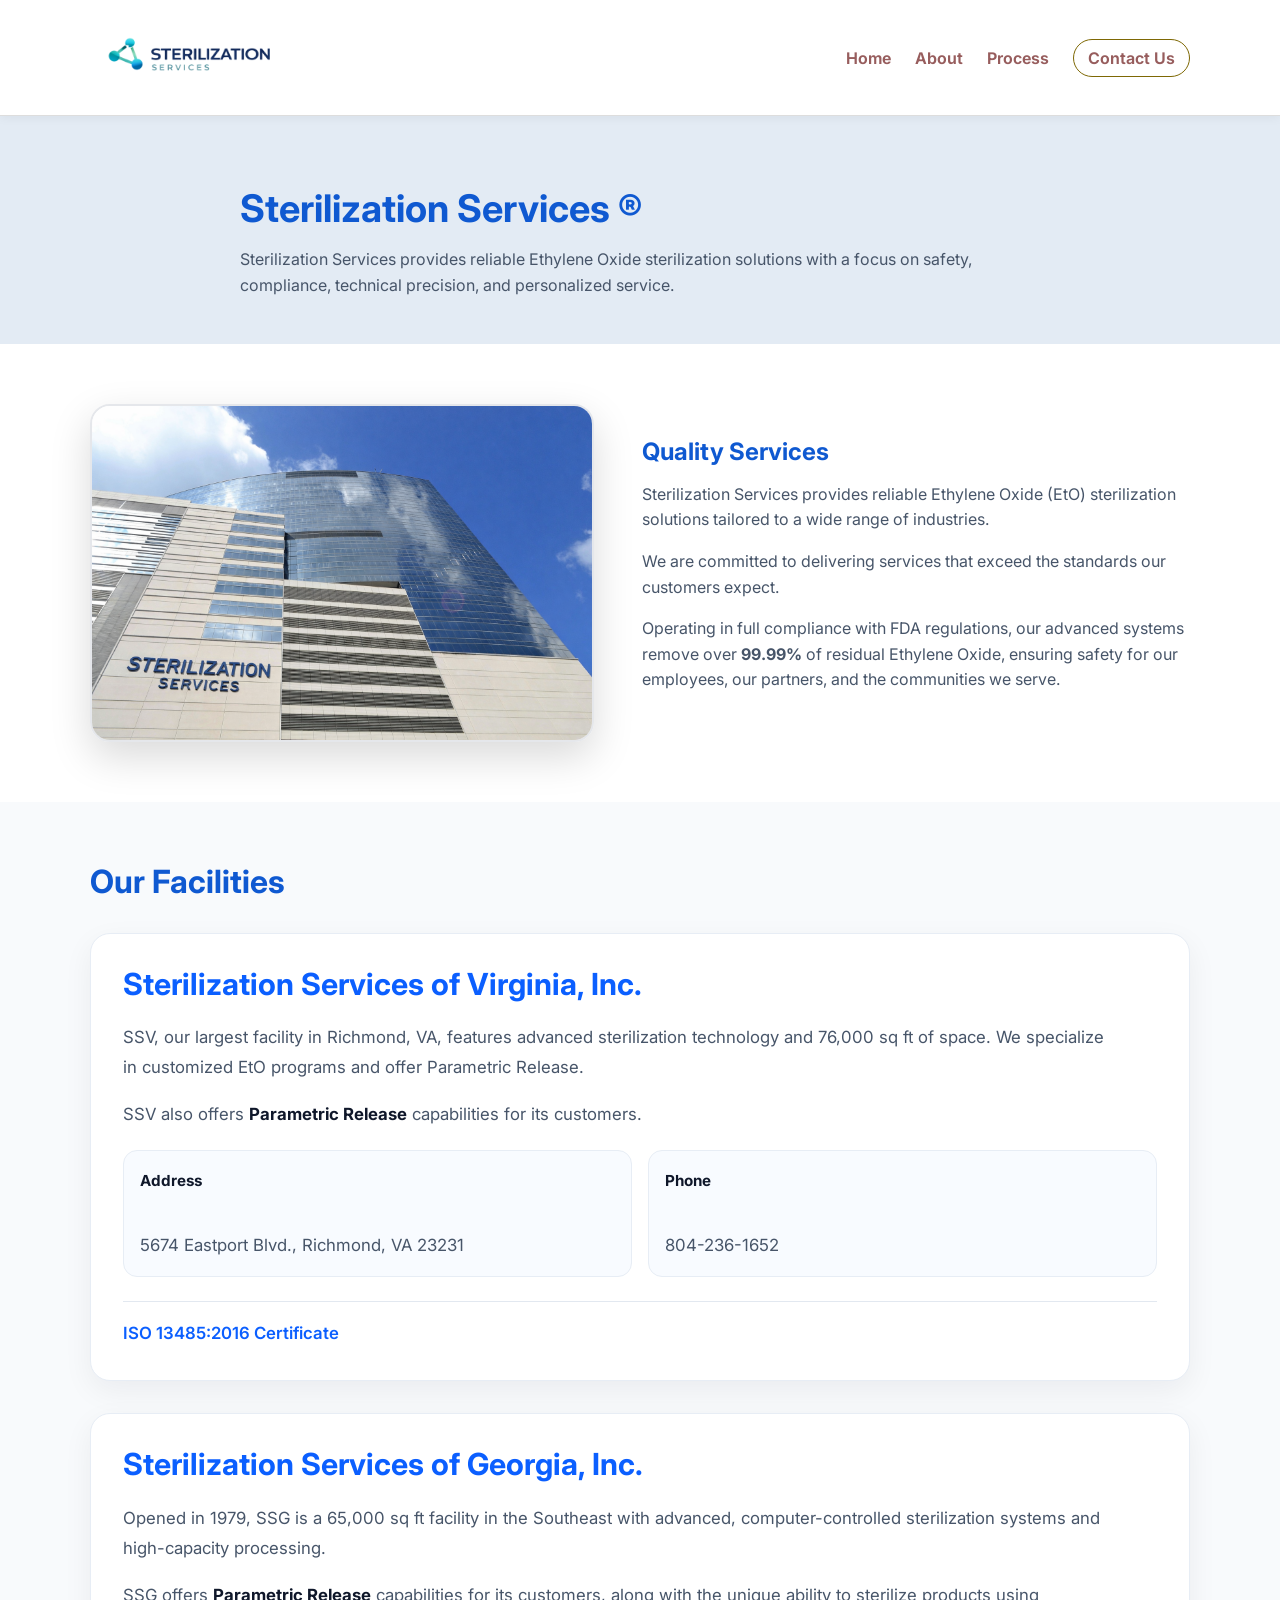
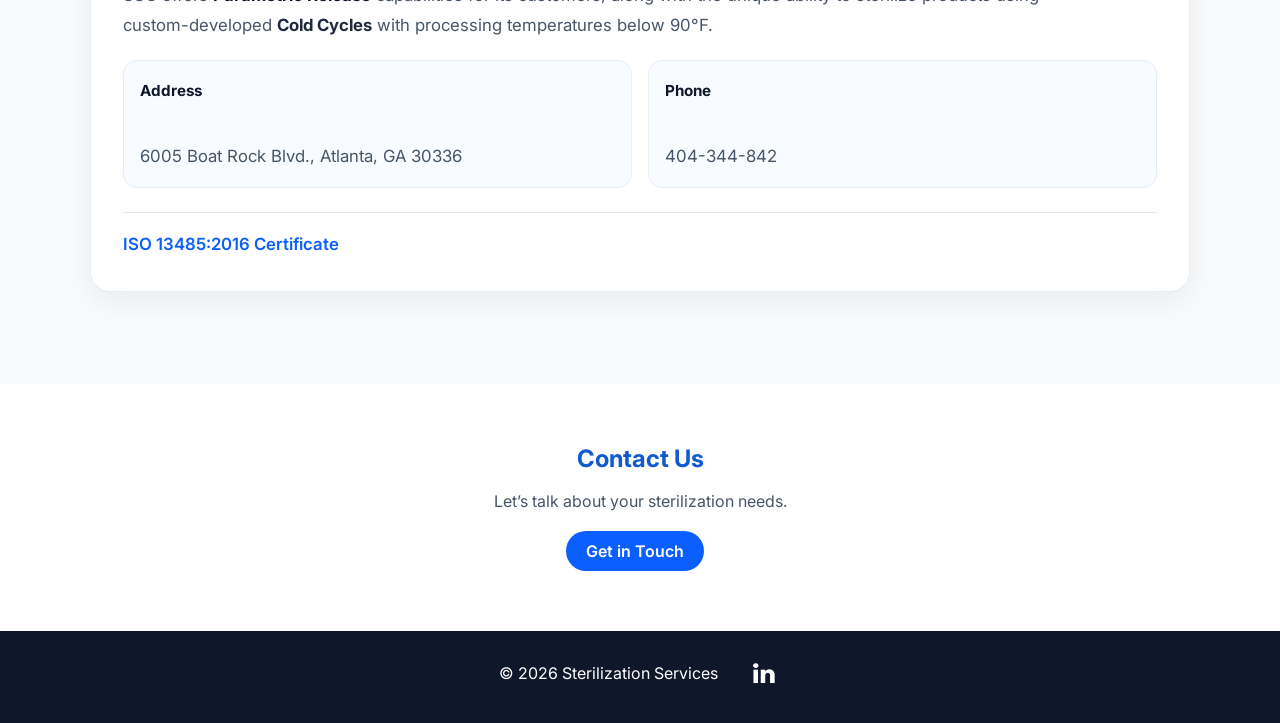
==== about/about.html @ 4fe305ad "first upload" ====
<!DOCTYPE html>
<html lang="en">
<head>
  <meta charset="UTF-8">
  <meta name="viewport" content="width=device-width, initial-scale=1.0">
  <title>About | Sterilization Services</title>
  <meta name="description" content="Learn more about Sterilization Services, including our Virginia and Georgia facilities, advanced EtO sterilization capabilities, and commitment to safety, compliance, and performance.">
  <link rel="stylesheet" href="../styles/styles.css">
  <link href="https://fonts.googleapis.com/css2?family=Inter:wght@400;600;700;800&display=swap" rel="stylesheet">
</head>
<body>

<header class="header">
  <div class="container nav">
    <a href="../index.html" class="logo">
      <img src="../images/logo2_transparent.png" alt="Sterilization Services Logo">
    </a>

    <nav>
      <a href="../index.html">Home</a>
      <a href="../about/about.html">About</a>
      <a href="../process/process.html">Process</a>
      <a href="../contact/contact.html" class="btn">Contact Us</a>
    </nav>
  </div>
</header>

<section class="page-hero">
  <div class="container narrow">
    <h1>Sterilization Services &reg;</h1>
    <p>
      Sterilization Services provides reliable Ethylene Oxide sterilization solutions
      with a focus on safety, compliance, technical precision, and personalized service.
    </p>
  </div>
</section>

<section class="section">
  <div class="container about-flex">

    <img src="../images/SSHQ.png" alt="HQ" class="about-img">

    <div>
      <h2>Quality Services</h2>
      <p>
        Sterilization Services provides reliable Ethylene Oxide (EtO) sterilization solutions tailored to a wide range of industries.
      </p>
      <p>
        We are committed to delivering services that exceed the standards our customers expect.
      </p>
      <p>
        Operating in full compliance with FDA regulations, our advanced systems remove over <strong>99.99%</strong> of residual Ethylene Oxide, ensuring safety for our employees, our partners, and the communities we serve.
      </p>
    </div>

  </div>
</section>
</section>

<section class="section light">
  <div class="container">
    <h2>Our Facilities</h2>

    <div class="card facility-card">
      <h3>Sterilization Services of Virginia, Inc.</h3>

      <p>
      SSV, our largest facility in Richmond, VA, features advanced sterilization technology and 76,000 sq ft of space. We specialize in customized EtO programs and offer Parametric Release.

      </p>

    

      <p>
        SSV also offers <strong>Parametric Release</strong> capabilities for its customers.
      </p>

      <div class="facility-meta">
  <p><strong>Address</strong><br>5674 Eastport Blvd., Richmond, VA 23231</p>
  <p><strong>Phone</strong><br>804-236-1652</p>
</div>

      <div class="facility-links">
        <p> ISO 13485:2016 Certificate</p> 
      </div>
    </div>

    <div class="card facility-card">
      <h3>Sterilization Services of Georgia, Inc.</h3>

      <p>
        Opened in 1979, SSG is a 65,000 sq ft facility in the Southeast with advanced, computer-controlled sterilization systems and high-capacity processing.
</p>
      <p>
        SSG offers <strong>Parametric Release</strong> capabilities for its customers, along
        with the unique ability to sterilize products using custom-developed
        <strong>Cold Cycles</strong> with processing temperatures below 90°F.
      </p>
<div class="facility-meta">
  <p><strong>Address</strong><br>6005 Boat Rock Blvd., Atlanta, GA 30336</p>
  <p><strong>Phone</strong><br>404-344-842</p>
</div>
  
      <div class="facility-links">
        <p>ISO 13485:2016 Certificate</p>
      
      </div>
    </div>
  </div>
</section>

<section class="cta">
  <div class="container">
    <h2>Contact Us</h2>
    <p>Let’s talk about your sterilization needs.</p>
    <a href="../contact us/contact.html" class="btn-primary">Get in Touch</a>
  </div>
</section>

<footer class="footer">
  <div class="container footer-links">
    <p>© 2026 Sterilization Services</p>


      
    <a href="https://www.linkedin.com/company/sterilization-services/" target="Linkedin">
      <img src="../images/linkedin.png" alt="External Link" class="footer-img">
    </a>

  </div>
</footer>
 
</body>
</html>
---- styles/styles.css ----
/* GLOBAL */
body {
  font-family: 'Inter', sans-serif;
  margin: 0;
  color: #1e293b;
  background: #ffffff;
  padding-top: 115px;
}

h1, h2, h3 {
  color: #0f59d1;
  margin-top: 0;
  margin-bottom: 10px;
}

p {
  color: #475569;
  line-height: 1.6;
}

a {
  text-decoration:solid;
}

.container {
  width: 90%;
  max-width: 1100px;
  margin: auto;
}

/* Header, where the logo and the buttons are*/
.header {
  position: fixed;
  top: 0;
  width: 100%;
  background: white;
  border-bottom: 1px solid #ddd;
  z-index: 1000;
  box-shadow: 0 2px 10px rgba(0,0,0,0.05);
}

.nav {
  display: flex;
  justify-content: space-between;
  align-items: center;
  padding: 20px 0;
}

.logo img {
  height: 75px;
  width: auto;
  display: block;
}

nav a {
  margin-left: 20px;
  color: #975d5d;
  font-weight: 650;
  transition: 0.2s;
}

nav a:hover {
  color: #0b5fff;
}

.btn {
  border: 1px solid #7e6804;
  padding: 8px 14px;
  border-radius: 20px;
}

/* HERO */
.hero {
  padding: 80px 0;
  background: #d2deee9d;
}

.hero-grid {
  display: grid;
  grid-template-columns: 1fr 1fr;
  gap: 40px;
  align-items: center;
}

.hero h1 {
  font-size: 42px;
  font-weight: 700;
  line-height: 1.2;
}

.hero-buttons {
  margin-top: 20px;
}

.hero-img {
  width: 100%;
  height: 300px;
  object-fit: cover;
  border-radius: 12px;
   border: 1px solid #0f59d1;
  box-shadow: 0 10px 25px rgba(0, 0, 0, 0.15);
}

/* PAGE HERO */
.page-hero {
  padding: 70px 0 30px;
  background: #d2deee9d;
 
}

.page-hero h1 {
  font-size: 38px;
  margin-bottom: 10px;
}

/* BUTTONS */
.btn-primary {
  display: inline-block;
  background: #0b5fff;
  color: white;
  padding: 10px 20px;
  border-radius: 25px;
  margin-right: 10px;
  text-decoration: none;
  font-weight: 600;
  transition: 0.2s;
  border: none;
  cursor: pointer;
}

.btn-primary:hover {
  background: #094bd1;
}

.btn-outline {
  display: inline-block;
  border: 2px solid #0b5fff;
  padding: 10px 20px;
  border-radius: 25px;
  text-decoration: none;
  color: #0b5fff;
  font-weight: 600;
  transition: 0.2s;
}

.btn-outline:hover {
  background: #0b5fff;
  color: white;
}

/* SECTIONS */
.section {
  padding: 60px 0;
}

.light {
  background: #f8fafc;
}

.dark {
  background: #0f172a;
  color: white;
}

.dark h2 {
  color: white;
}

.dark p {
  color: #e2e8f0;
}

.two-col {
  display: grid;
  grid-template-columns: 1fr 1fr;
  gap: 40px;
}

.narrow {
  max-width: 800px;
}

.light img {
  margin: 20px 0;
}

/* GRID */
.grid {
  display: grid;
  grid-template-columns: repeat(3, 1fr);
  gap: 20px;
  margin-top: 30px;
}

.card {
  background: white;
  padding: 20px;
  border-radius: 12px;
  box-shadow: 0 10px 20px rgba(0,0,0,0.05);
}

.dark-card {
  background: #1e293b;
  color: white;
}

.dark-card p,
.dark-card h3 {
  color: white;
}

/* CTA */
.cta {
  text-align: center;
  padding: 60px 0;
}

/* FORMS */
.form-card {
  background: white;
  border-radius: 16px;
  padding: 30px;
  box-shadow: 0 10px 25px rgba(0,0,0,0.06);
  border: 1px solid #e5e7eb;
}

.form {
  display: flex;
  flex-direction: column;
  gap: 12px;
}

.form label {
  font-weight: 600;
  color: #1e293b;
}

.form input,
.form textarea {
  padding: 12px 14px;
  border: 1px solid #cbd5e1;
  border-radius: 10px;
  font-family: 'Inter', sans-serif;
  font-size: 15px;
  color: #1e293b;
}

.form input:focus,
.form textarea:focus {
  outline: none;
  border-color: #0b5fff;
  box-shadow: 0 0 0 3px rgba(11, 95, 255, 0.12);
}

.form-submit {
  margin-top: 10px;
  align-self: flex-start;
}

/* FOOTER */
.footer {
  background: #0f172a;
  color: white;
  text-align: center;
  padding: 24px 0;
}

.footer p {
  color: white;
  margin: 6px 0;
}

.footer a {
  color: #93c5fd;
}

.footer a:hover {
  color: white;
}

.footer-links {
  display: flex;
  justify-content: center;
  gap: 24px;
  flex-wrap: wrap;
}

/* MOBILE */
@media (max-width: 800px) {
  body {
    padding-top: 105px;
  }

  .hero-grid,
  .two-col,
  .grid {
    grid-template-columns: 1fr;
  }

  .hero h1,
  .page-hero h1 {
    font-size: 32px;
  }

  .logo img {
    height: 60px;
  }

  .nav {
    gap: 20px;
    flex-direction: column;
  }

  nav {
    display: flex;
    flex-wrap: wrap;
    justify-content: center;
  }

  nav a {
    margin: 6px 10px;
  }
}

.counter-section {
  padding: 60px 0;
  background: #ffffff;
}

.counter-box {
  text-align: center;
  background: #f8fafc;
  border: 1px solid #e5e7eb;
  border-radius: 16px;
  padding: 40px 20px;
  box-shadow: 0 10px 25px rgba(0, 0, 0, 0.05);
}

.counter-label {
  font-size: 18px;
  font-weight: 600;
  color: #475569;
  margin-bottom: 10px;
}

#equipmentCounter {
  font-size: 56px;
  font-weight: 800;
  color: #0f59d1;
  margin: 0;
}

.counter-subtext {
  margin-top: 10px;
  font-size: 16px;
  color: #64748b;
}.lead {
  font-size: 17px;
  line-height: 1.6;
  color: #475569;
  margin-bottom: 25px;
}

.quality-stack p {
  margin-bottom: 18px;
  line-height: 1.7;
}
.text-block p {
  margin-bottom: 16px;
}
.footer-img {
  height: 40px;
  width: auto;
}

.iso-img {
  width: 250px;   /* control size here */
  height: auto;
}

.two-col {
  display: grid;
  grid-template-columns: 1fr 1fr;
  gap: 20px;
  align-items: center;
  max-width: 900px;
  margin: auto;
}

.two-col div:last-child {
  max-width: 450px;
}
.two-col p {
  font-weight: 500;   /* was 400 (too thin) */
  font-size: 18px;
  line-height: 1.7;
  color: #2d3748;     /* darker = stronger */
}

.two-col p {
  font-weight: 500;   /* was 400 (too thin) */
  font-size: 18px;
  line-height: 1.7;
  color: #2d3748;     /* darker = stronger */
}

.two-col {
  align-items: center;   /* vertically aligns */
  gap: 20px;             /* reduce from 40px */
}
/* for the image in process */

.process-img {
    width: 600px;
    height: auto;
    display: block;
    margin: 2rem auto;
    padding-top: 1px;
    padding-bottom: 1px;
}
/*lab photo at the bottom right */

.process-flex {
    display: flex;
    align-items: center;
    gap: 2rem;
}

.process-flex img {
    max-width: 300px;
    height: auto;
}
/*for the buttons of precondition */


.card {
    background-color: white;
    padding: 1.5rem;
    border-radius: 10px;
    box-shadow: 0 4px 12px rgba(0,0,0,0.1);
    border: 2px solid #e0e0e0;
    transition: transform 0.2s ease, box-shadow 0.2s ease;
}

.card:hover {
    transform: translateY(-5px);
    box-shadow: 0 8px 20px rgba(0,0,0,0.15);
}

.card h3 {
    font-weight: 700;
    font-size: 1.3rem;
}

.badge {
    display: inline-block;
    background-color: #1e5ed6;
    color: white;
    font-size: 0.75rem;
    padding: 4px 8px;
    border-radius: 5px;
    margin-bottom: 8px;
    font-weight: 600;
}

.finish .badge {
    background-color: #28a745;
}

.badge {
    display: block;
    width: fit-content;
    margin: 0 auto 10px auto;
    text-align: center;
}

.process-flex img {
    border-radius: 15px;
}


.process-img {
    display: block;
    width: 700px;        /* bigger + wider */
    max-width: 90%;      /* keeps it responsive */
    height: auto;
    margin: 2rem auto;
    border-radius: 15px;
    border: 2px solid #e5e7eb;
    box-shadow: 0 10px 25px rgba(0, 0, 0, 0.15);
}

.about-flex {
    display: flex;
    align-items: center;
    gap: 3rem;
}

.about-img {
    width: 500px;
    max-width: 100%;
    border-radius: 20px;
    border: 2px solid #e5e7eb;
    box-shadow: 0 15px 40px rgba(0, 0, 0, 0.15);
}

/* =========================
   FACILITIES SECTION
   Modern card look
   ========================= */

/* Section heading */
.section.light h2 {
  font-size: 2rem;
  margin-bottom: 2rem;
}

/* Each facility card */
.facility-card {
  background: #ffffff;
  border: 1px solid #e7edf5;
  border-radius: 20px;
  padding: 2rem;
  margin-bottom: 2rem;
  box-shadow: 0 10px 30px rgba(15, 23, 42, 0.06);
  transition: transform 0.2s ease, box-shadow 0.2s ease;
}

/* Small hover lift */
.facility-card:hover {
  transform: translateY(-4px);
  box-shadow: 0 16px 40px rgba(15, 23, 42, 0.1);
}

/* Facility name */
.facility-card h3 {
  font-size: 1.9rem;
  color: #0b5fff;
  margin-bottom: 1.25rem;
  line-height: 1.2;
}

/* Paragraph spacing */
.facility-card p {
  font-size: 1.05rem;
  line-height: 1.8;
  color: #475569;
  margin-bottom: 1rem;
  max-width: 95%;
}

/* Make important words stand out a little better */
.facility-card strong {
  color: #1e293b;
  font-weight: 700;
}

/* Address and phone blocks */
.facility-card p strong:first-child {
  color: #0f172a;
}

/* Certificate area */
.facility-links {
  margin-top: 1.5rem;
  padding-top: 1rem;
  border-top: 1px solid #e2e8f0;
}

.facility-links p {
  margin: 0;
  font-weight: 600;
  color: #0b5fff;
}

/* Mobile */
@media (max-width: 800px) {
  .facility-card {
    padding: 1.5rem;
    border-radius: 16px;
  }

  .facility-card h3 {
    font-size: 1.5rem;
  }

  .facility-card p {
    font-size: 1rem;
    max-width: 100%;
  }
}

.facility-meta {
  display: grid;
  grid-template-columns: 1fr 1fr;
  gap: 1rem;
  margin-top: 1.25rem;
}

.facility-meta p {
  background: #f8fbff;
  border: 1px solid #e7edf5;
  border-radius: 14px;
  padding: 1rem;
  margin: 0;
}

.facility-meta strong {
  display: block;
  margin-bottom: 0.35rem;
  color: #0f172a;
  font-size: 0.95rem;
}

@media (max-width: 800px) {
  .facility-meta {
    grid-template-columns: 1fr;
  }
}

.center {
  text-align: center;
  margin-bottom: 40px;
}

.products-grid {
  display: grid;
  grid-template-columns: repeat(auto-fit, minmax(220px, 1fr));
  gap: 16px;
}

.product-item {
  background: #f8fafc;
  border: 1px solid #e5e7eb;
  padding: 14px 18px;
  border-radius: 10px;
  font-weight: 500;
  transition: all 0.2s ease;
}

.product-item:hover {
  background: #2563eb;
  color: #fff;
  transform: translateY(-3px);
}

.subtitle {
  color: #6b7280;
  margin-top: -20px;
  margin-bottom: 30px;
  font-size: 1rem;
}

.contact-section {
  padding-top: 30px;
  padding-bottom: 70px;
}

.contact-layout {
  display: grid;
  grid-template-columns: 1fr 1.1fr;
  gap: 32px;
  align-items: stretch;
}

.contact-info-card,
.modern-form-card {
  background: #ffffff;
  border-radius: 24px;
  padding: 36px;
  box-shadow: 0 18px 50px rgba(15, 23, 42, 0.08);
  border: 1px solid #e5e7eb;
}

.contact-info-card {
  background: linear-gradient(180deg, #0f172a 0%, #111827 100%);
  color: #ffffff;
}

.contact-tag {
  display: inline-block;
  background: rgba(255, 255, 255, 0.12);
  color: #93c5fd;
  padding: 8px 14px;
  border-radius: 999px;
  font-size: 0.9rem;
  font-weight: 700;
  margin-bottom: 18px;
}

.contact-info-card h2 {
  font-size: 2rem;
  margin-bottom: 14px;
  color: #ffffff;
}

.contact-info-card p {
  color: rgba(255, 255, 255, 0.82);
  line-height: 1.7;
}

.contact-points {
  margin-top: 28px;
  display: grid;
  gap: 18px;
}

.contact-point {
  background: rgba(255, 255, 255, 0.06);
  border: 1px solid rgba(255, 255, 255, 0.08);
  border-radius: 18px;
  padding: 18px 20px;
}

.contact-point h4 {
  margin: 0 0 8px;
  color: #ffffff;
  font-size: 1.05rem;
}

.contact-point p {
  margin: 0;
  font-size: 0.96rem;
}

.modern-form {
  display: flex;
  flex-direction: column;
  gap: 20px;
}

.form-row {
  display: grid;
  grid-template-columns: 1fr 1fr;
  gap: 18px;
}

.form-group {
  display: flex;
  flex-direction: column;
}

.modern-form label {
  margin-bottom: 8px;
  font-weight: 700;
  color: #0f172a;
}

.modern-form input,
.modern-form textarea {
  width: 100%;
  border: 1px solid #d1d5db;
  border-radius: 14px;
  padding: 14px 16px;
  font-size: 1rem;
  font-family: 'Inter', sans-serif;
  background: #f8fafc;
  transition: border-color 0.2s ease, box-shadow 0.2s ease, background 0.2s ease;
}

.modern-form input:focus,
.modern-form textarea:focus {
  outline: none;
  border-color: #2563eb;
  background: #ffffff;
  box-shadow: 0 0 0 4px rgba(37, 99, 235, 0.12);
}

.modern-form textarea {
  resize: vertical;
  min-height: 150px;
}

.captcha-wrap {
  margin-top: 4px;
}

.form-submit {
  width: 100%;
  border: none;
  cursor: pointer;
  padding: 16px 20px;
  border-radius: 14px;
  font-weight: 700;
  font-size: 1rem;
}

@media (max-width: 900px) {
  .contact-layout {
    grid-template-columns: 1fr;
  }

  .form-row {
    grid-template-columns: 1fr;
  }

  .contact-info-card,
  .modern-form-card {
    padding: 24px;
  }
}


@media (max-width: 768px) {
  body {
    padding-top: 150px;
  }

  .nav {
    flex-direction: column;
    justify-content: center;
    align-items: center;
    gap: 18px;
    padding: 28px 0 18px;
  }

  .logo img {
    height: 42px;
  }

  nav {
    display: flex;
    flex-wrap: wrap;
    justify-content: center;
    gap: 14px 22px;
  }

  nav a {
    margin: 0;
    line-height: 1.2;
  }

  .page-hero {
    padding: 28px 0 18px;
  }

  .page-hero h1 {
    font-size: 1.8rem;
    line-height: 1.1;
    margin-bottom: 12px;
  }

  .about-flex {
    display: flex;
    flex-direction: column;
    gap: 18px;
  }

  .about-img {
    width: 100%;
    height: auto;
    margin: 0;
  }

  .about-flex > div {
    width: 100%;
  }
}
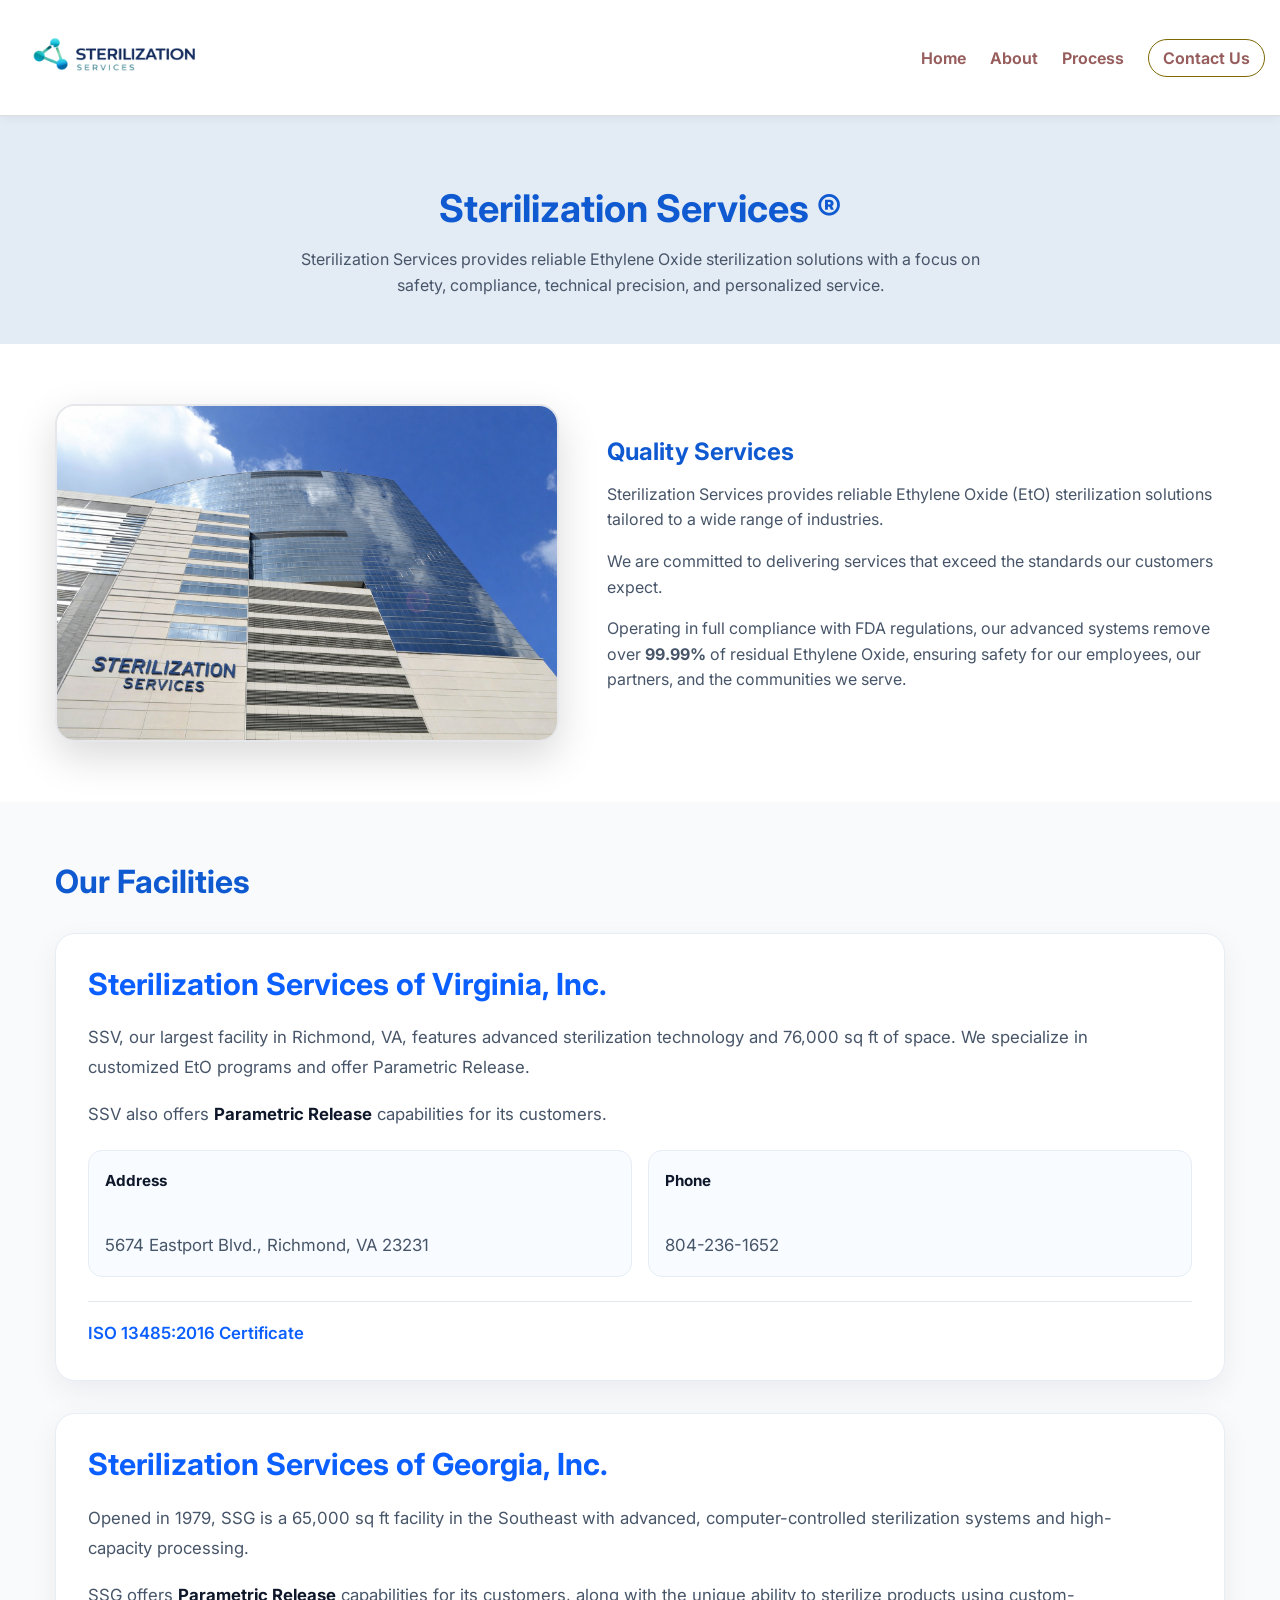
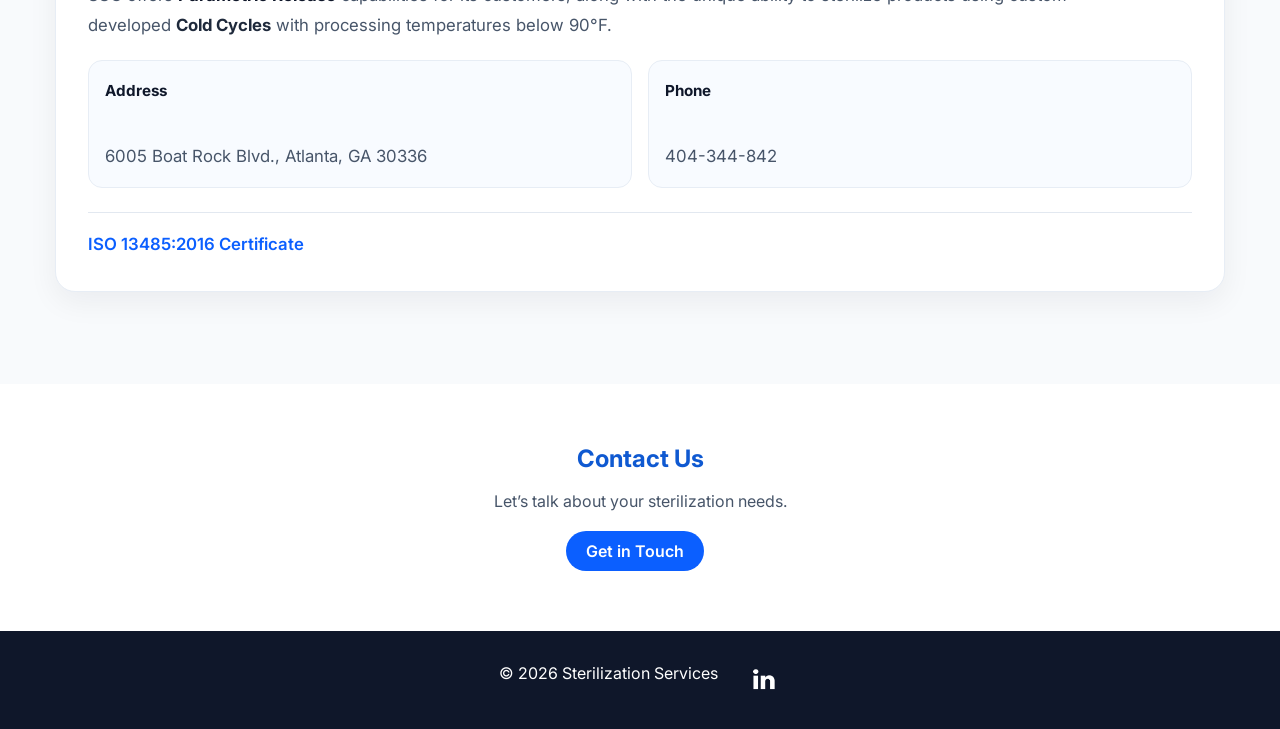
==== commit 082f7899: "Final project updates" ====
--- a/about/about.html
+++ b/about/about.html
@@ -1,5 +1,7 @@
 <!DOCTYPE html>
 <html lang="en">
+    <!--Author: Kyle George
+	Final Project Submission-->
 <head>
   <meta charset="UTF-8">
   <meta name="viewport" content="width=device-width, initial-scale=1.0">
--- a/styles/styles.css
+++ b/styles/styles.css
@@ -1,3 +1,6 @@
+/*Author: Kyle George
+Final Project Submission*/
+
 /* GLOBAL */
 body {
   font-family: 'Inter', sans-serif;
@@ -23,11 +26,13 @@
 }
 
 .container {
-  width: 90%;
-  max-width: 1100px;
-  margin: auto;
-}
-
+  width: 100%;
+  max-width: 1250px;
+  margin: 0 auto;
+  padding-left: 40px;
+  padding-right: 40px;
+  box-sizing: border-box;
+}
 /* Header, where the logo and the buttons are*/
 .header {
   position: fixed;
@@ -71,7 +76,7 @@
 
 /* HERO */
 .hero {
-  padding: 80px 0;
+  padding: 48px 0 56px;
   background: #d2deee9d;
 }
 
@@ -856,3 +861,44 @@
     width: 100%;
   }
 }
+.hero-img {
+  display: block;
+  width: 80%;
+  max-width: 700px;
+  height: 250px;
+  object-fit: cover;
+  margin: 20px auto 0;
+  border-radius: 12px;
+  border: 1px solid #0f59d1;
+  box-shadow: 0 10px 25px rgba(0, 0, 0, 0.15);
+}
+.page-hero {
+  text-align: center;
+}
+.confirm-img {
+  width: 400px;
+  max-width: 100%;
+  margin: 20px auto;
+  display: block;
+  border-radius: 12px;
+}
+.confirm-bar {
+  width: 150px;
+  height: 10px;
+  background-color: #0f59d1; 
+  margin: 10px auto 25px;
+  border-radius: 1px;
+}.footer-links a {
+  margin-top: 6px;
+}
+.confirmation-page {
+  background-color: #e0e5eea2;
+}
+
+.process-video {
+  width: 80%;
+  max-width: 700px;
+  border-radius: 12px;
+  margin: 20px auto;
+  display: block;
+}
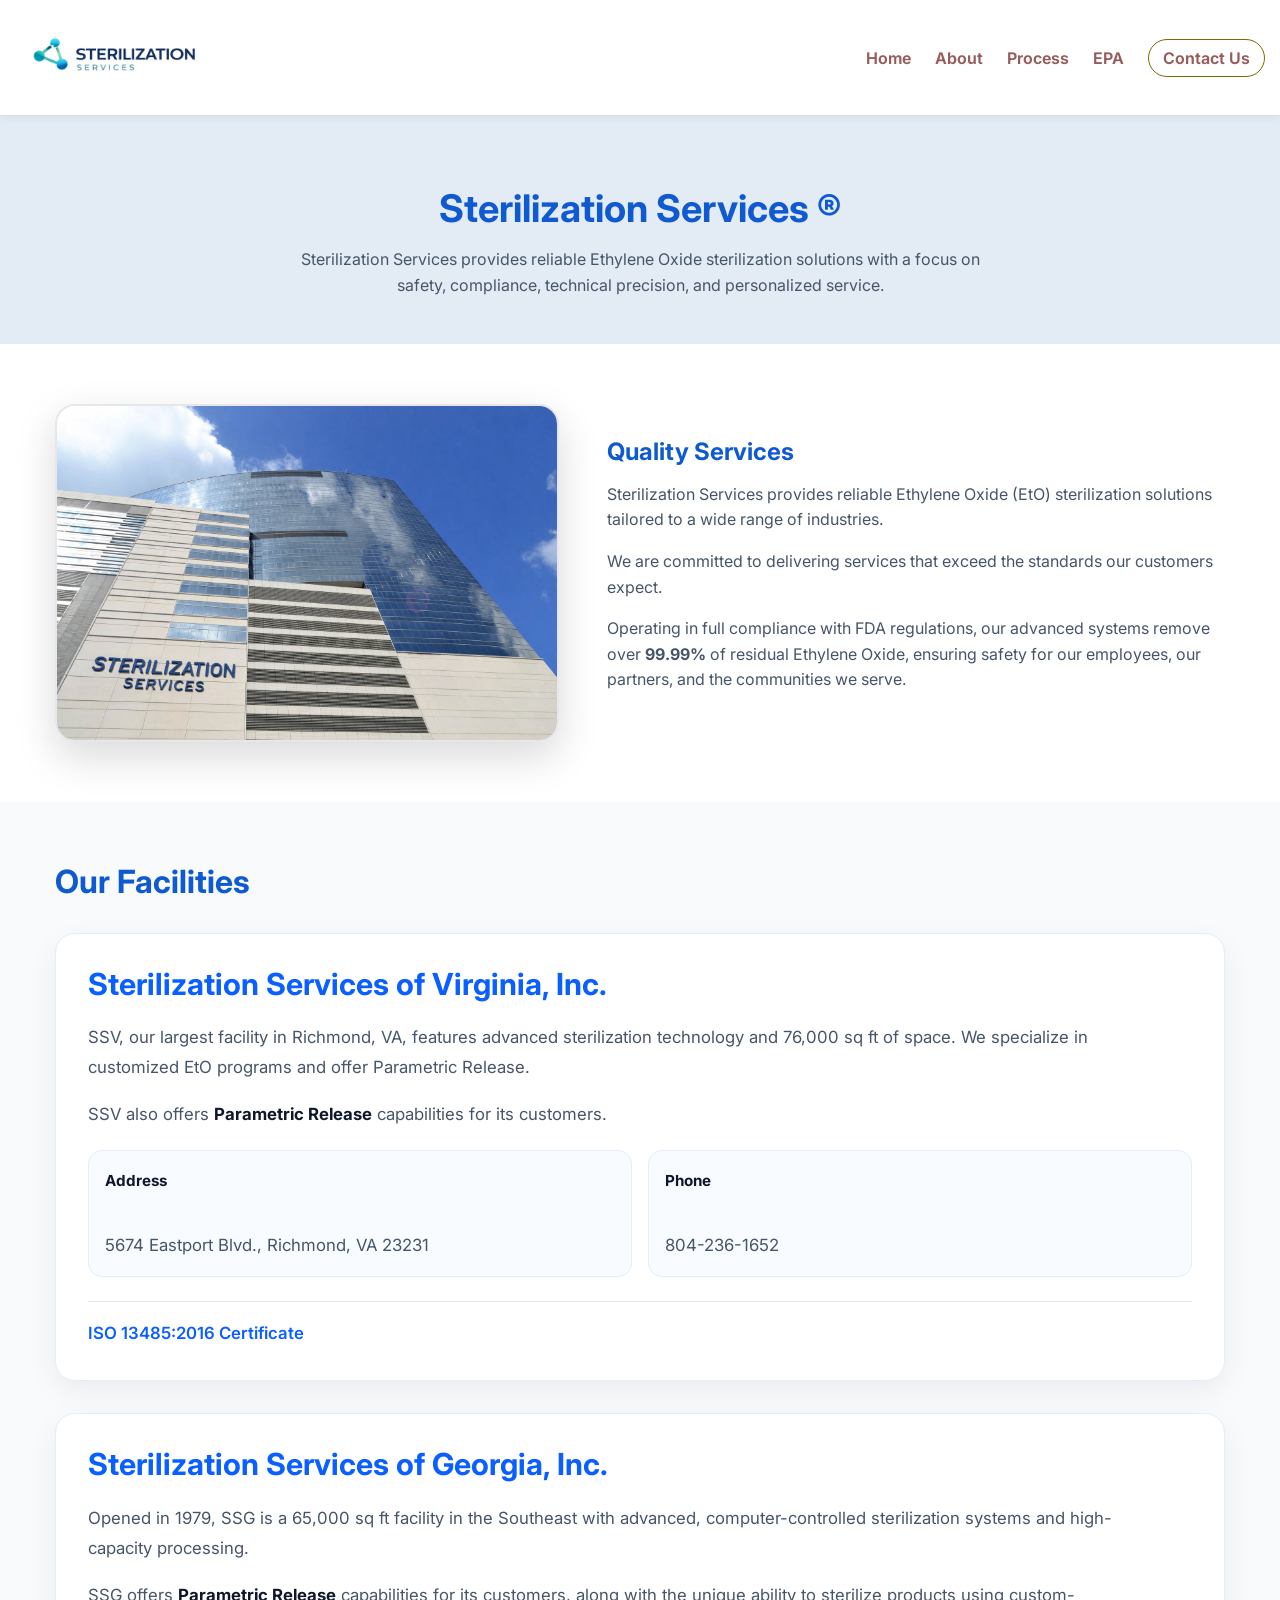
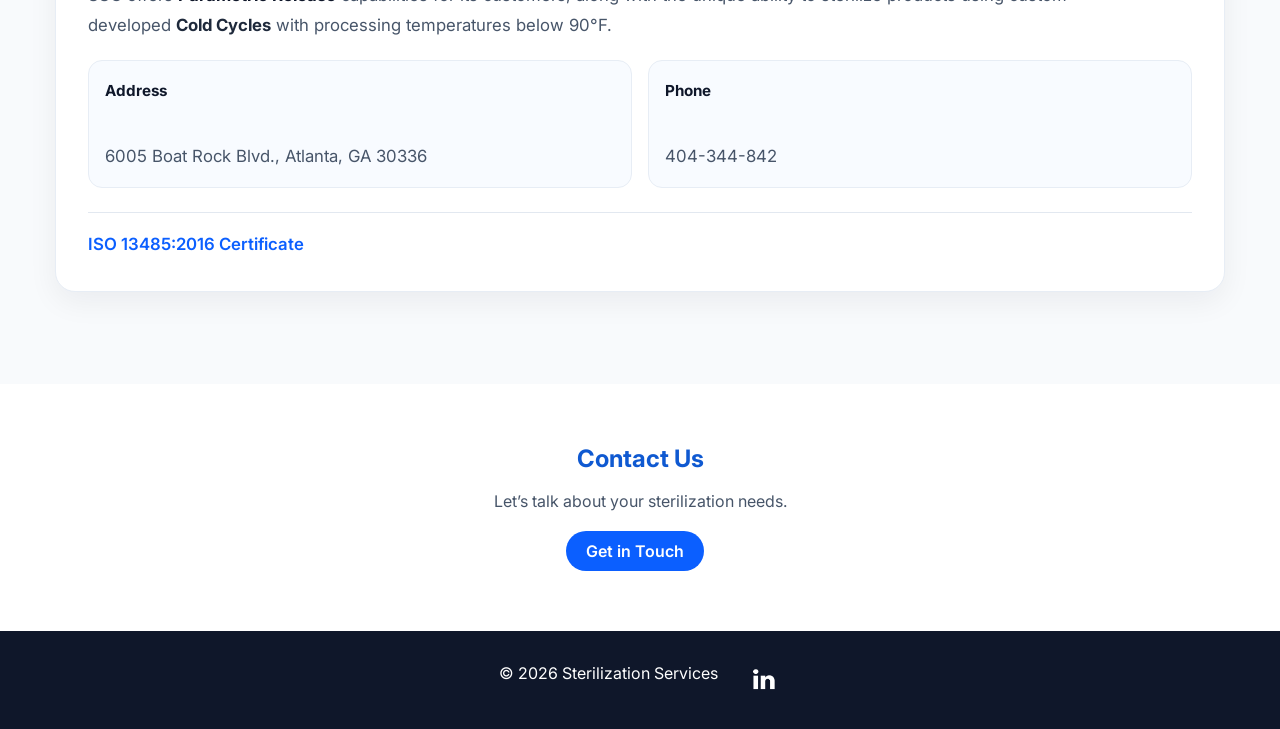
==== commit 590f5e8c: "update all website pages and assets" ====
--- a/about/about.html
+++ b/about/about.html
@@ -22,6 +22,7 @@
       <a href="../index.html">Home</a>
       <a href="../about/about.html">About</a>
       <a href="../process/process.html">Process</a>
+      <a href="../epa/epa.html">EPA</a>
       <a href="../contact/contact.html" class="btn">Contact Us</a>
     </nav>
   </div>
